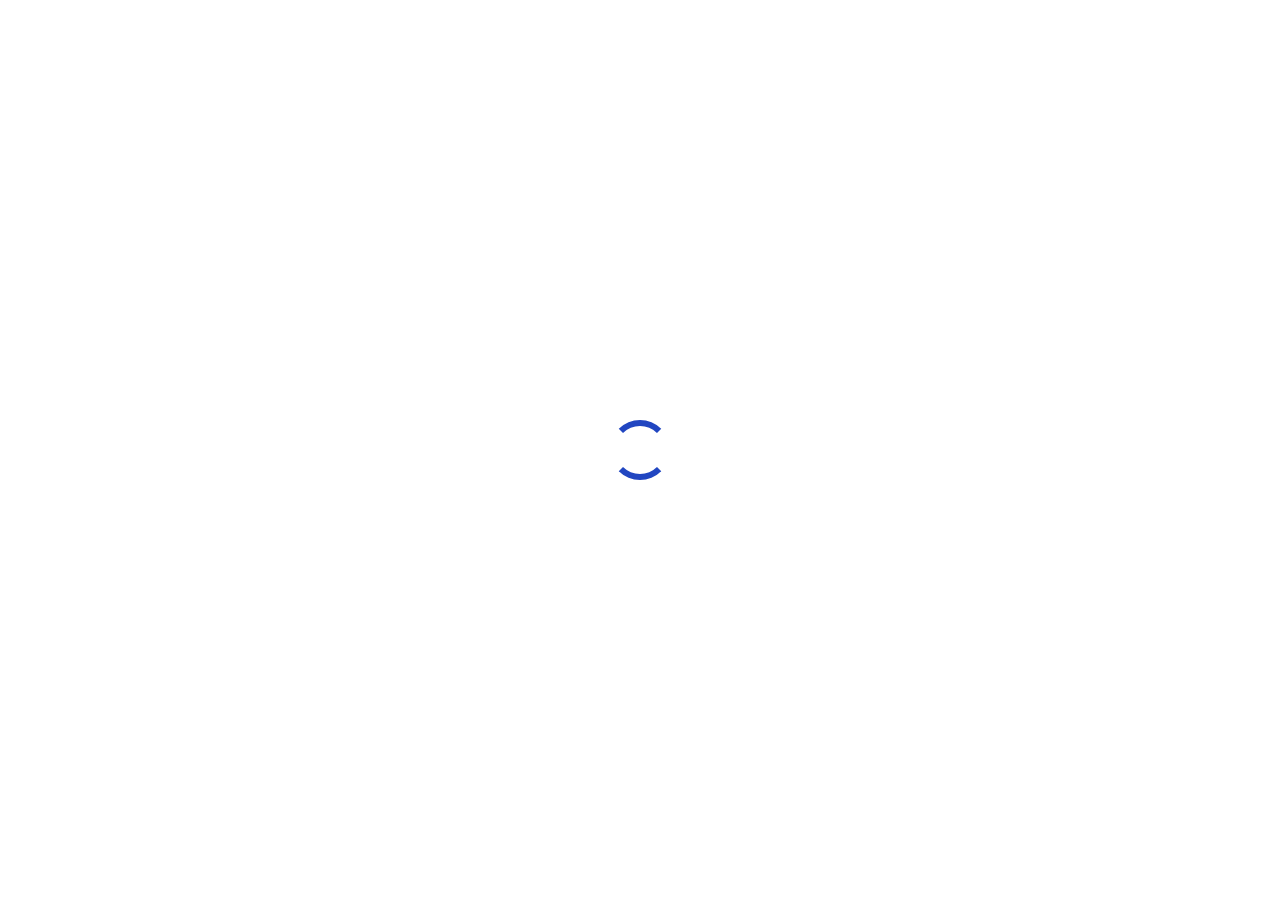
==== portfolio-details-(상세이미지1장)-글자위.html @ f65f6728 "Add files via upload" ====
<!DOCTYPE html>
<html lang="en">

<head>
  <meta charset="utf-8">
  <meta content="width=device-width, initial-scale=1.0" name="viewport">
  <meta name="author" content="곽슬기">
  <meta name="description" content="안녕하세요. 영상, 디자인 전문 디자이너 곽슬기입니다. .....">
  <meta name="keywords" content="포트폴리오, html, css, mj, sm, 영상, 디자인">
  <meta name="Roboto" content="noindex, nofollow">

  <title>곽슬기 포트폴리오</title>

  <!-- Favicons -->
  <link href="assets/img/favicon.png" rel="icon">
  <link href="assets/img/apple-touch-icon.png" rel="apple-touch-icon">

  <!-- Fonts -->
  <link href="https://fonts.googleapis.com" rel="preconnect">
  <link href="https://fonts.gstatic.com" rel="preconnect" crossorigin>
  <link href="https://fonts.googleapis.com/css2?family=Roboto:ital,wght@0,100;0,300;0,400;0,500;0,700;0,900;1,100;1,300;1,400;1,500;1,700;1,900&family=Poppins:ital,wght@0,100;0,200;0,300;0,400;0,500;0,600;0,700;0,800;0,900;1,100;1,200;1,300;1,400;1,500;1,600;1,700;1,800;1,900&family=Raleway:ital,wght@0,100;0,200;0,300;0,400;0,500;0,600;0,700;0,800;0,900;1,100;1,200;1,300;1,400;1,500;1,600;1,700;1,800;1,900&display=swap" rel="stylesheet">

  <!-- Vendor CSS Files -->
  <link href="assets/vendor/bootstrap/css/bootstrap.min.css" rel="stylesheet">
  <link href="assets/vendor/bootstrap-icons/bootstrap-icons.css" rel="stylesheet">
  <link href="assets/vendor/aos/aos.css" rel="stylesheet">
  <link href="assets/vendor/glightbox/css/glightbox.min.css" rel="stylesheet">
  <link href="assets/vendor/swiper/swiper-bundle.min.css" rel="stylesheet">

  <!-- Main CSS File -->
  <link href="assets/css/main.css" rel="stylesheet">

  <!-- =======================================================
  * Template Name: DevFolio
  * Template URL: https://bootstrapmade.com/devfolio-bootstrap-portfolio-html-template/
  * Updated: Aug 07 2024 with Bootstrap v5.3.3
  * Author: BootstrapMade.com
  * License: https://bootstrapmade.com/license/
  ======================================================== -->
</head>

<body class="portfolio-details-page">

  <header id="header" class="header d-flex align-items-center fixed-top">
    <div class="container-fluid position-relative d-flex align-items-center justify-content-between">

      <a href="index.html" class="logo d-flex align-items-center me-auto me-xl-0">
        <!-- Uncomment the line below if you also wish to use an image logo -->
        <!-- <img src="assets/img/logo.png" alt=""> -->
        <h1 class="coiny-regular-seul"> Doseul Kwak</h1>
      </a>

            <nav id="navmenu" class="navmenu">
        <ul>
          <li><a href="index.html#hero" class="active coiny-regular-seul">Home</a></li>
          <li><a href="index.html#about" class="coiny-regular-seul">About</a></li>
          <li><a href="index.html#resume" class="coiny-regular-seul">Resume</a></li>
          <li><a href="index.html#portfolio" class="coiny-regular-seul">Portfolio</a></li>
          <li><a href="index.html#contact" class="coiny-regular-seul">Contact</a></li>
        </ul>
        <i class="mobile-nav-toggle d-xl-none bi bi-view-list"></i>
      </nav>

      <!-- <nav id="navmenu" class="navmenu">
        <ul>
          <li><a href="#hero">Home<br></a></li>
          <li><a href="#about">About</a></li>
          <li><a href="#services">Services</a></li>
          <li><a href="#portfolio">Portfolio</a></li>
          <li class="dropdown"><a href="#"><span>Dropdown</span> <i class="bi bi-chevron-down toggle-dropdown"></i></a>
            <ul>
              <li><a href="#">Dropdown 1</a></li>
              <li class="dropdown"><a href="#"><span>Deep Dropdown</span> <i class="bi bi-chevron-down toggle-dropdown"></i></a>
                <ul>
                  <li><a href="#">Deep Dropdown 1</a></li>
                  <li><a href="#">Deep Dropdown 2</a></li>
                  <li><a href="#">Deep Dropdown 3</a></li>
                  <li><a href="#">Deep Dropdown 4</a></li>
                  <li><a href="#">Deep Dropdown 5</a></li>
                </ul>
              </li>
              <li><a href="#">Dropdown 2</a></li>
              <li><a href="#">Dropdown 3</a></li>
              <li><a href="#">Dropdown 4</a></li>
            </ul>
          </li>
          <li><a href="#contact">Contact</a></li>
        </ul>
        <i class="mobile-nav-toggle d-xl-none bi bi-list"></i>
      </nav> -->


            <div class="header-social-links">
        <!-- <a href="#" class="twitter"><i class="bi bi-twitter-x"></i></a> -->
        <!-- <a href="#" class="facebook"><i class="bi bi-facebook"></i></a> -->
        <a href="#" class="youtube"><i class="bi bi-youtube"></i></a>
        <a href="#" class="instagram"><i class="bi bi-instagram"></i></a>
        <!-- <a href="#" class="linkedin"><i class="bi bi-linkedin"></i></a> -->
        
      </div>

    </div>
  </header>

  <main class="main">

    <!-- Page Title -->
    <div class="page-title dark-background">
      <div class="container position-relative">
        <h1>Portfolio Details</h1>
        <p></p>
        <nav class="breadcrumbs">
          <ol>
            <li><a href="index.html">Home</a></li>
            <li class="current">Portfolio Details</li>
          </ol>
        </nav>
      </div>
    </div><!-- End Page Title -->

    <!-- Portfolio Details Section -->
    <section id="portfolio-details" class="portfolio-details section">

      <div class="container" data-aos="fade-up">
         <!--글자시작-->
        <div class="row justify-content-between gy-4 mt-4">

          <div class="col-lg-8" data-aos="fade-up">
            <div class="portfolio-description">
              <h2>UX/UI Design</h2>
              <p>
                MATE 새우 체크리스트 APP Design
              </p>
            </div>
          </div>

          <div class="col-lg-3" data-aos="fade-up" data-aos-delay="100">
            <div class="portfolio-info">
              <h3>Project information</h3>
              <ul>
                <li><strong>Category</strong> Web design</li>
                <!--
                <li><strong>Client</strong> ASU Company</li>
                <li><strong>Project date</strong> 01 March, 2020</li> 
                <li><strong>Project URL</strong> <a href="#">www.example.com</a></li>-->
                <li><a href="https://www.figma.com/design/ch6toVxUHmpi8bNz7fE15d/%EC%8A%A4%EB%A7%88%ED%8A%B8%EB%AC%B8%ED%99%94%EC%95%B1UX%EC%84%A4%EA%B3%84_%EA%B3%BD%EC%8A%AC%EA%B8%B0?node-id=1-2&p=f&t=bDSBjGzaz61EpbU4-0" class="btn-visit align-self-start"> figma Website</a></li>
              </ul>
            </div>
          </div>

        </div>
<!--글자끝--> 
       
        <!--그림 -->
        <div class="portfolio-details-slider swiper init-swiper">
          <script type="application/json" class="swiper-config">
            {
              "loop": true,
              "speed": 600,
              "autoplay": {
                "delay": 5000
              },
              "slidesPerView": "auto",
              "navigation": {
                "nextEl": ".swiper-button-next",
                "prevEl": ".swiper-button-prev"
              },
              "pagination": {
                "el": ".swiper-pagination",
                "type": "bullets",
                "clickable": true
              }
            }
          </script>
          <div class="swiper-wrapper align-items-center">

            <div class="swiper-slide">
              <img src="assets/img/portfolio/앱P.png" alt="">
            </div>
         
          
          </div>
          <div class="swiper-button-prev"></div>
          <div class="swiper-button-next"></div>
          <div class="swiper-pagination"></div>
        </div>

       <!--그림끝-->
       
      
      </div>

    </section><!-- /Portfolio Details Section -->

  </main>

   <footer id="footer" class="footer position-relative dark-background">
    <div class="container">
      
      
      <div class="container">
        <div class="copyright">
          <span>Copyright</span> <strong class="px-1 sitename">Seulgi Kwak</strong> <span>All Rights Reserved</span>
        </div>
        <div class="credits">
        
          Designed by | Seulgi Kwak</a>
        </div>
      </div>
    </div>
  </footer>

  <!-- Scroll Top -->
  <a href="#" id="scroll-top" class="scroll-top d-flex align-items-center justify-content-center"><i class="bi bi-arrow-bar-up"></i></a>

  <!-- Preloader -->
  <div id="preloader"></div>

  <!-- Vendor JS Files -->
  <script src="assets/vendor/bootstrap/js/bootstrap.bundle.min.js"></script>
  <script src="assets/vendor/php-email-form/validate.js"></script>
  <script src="assets/vendor/aos/aos.js"></script>
  <script src="assets/vendor/typed.js/typed.umd.js"></script>
  <script src="assets/vendor/waypoints/noframework.waypoints.js"></script>
  <script src="assets/vendor/purecounter/purecounter_vanilla.js"></script>
  <script src="assets/vendor/glightbox/js/glightbox.min.js"></script>
  <script src="assets/vendor/imagesloaded/imagesloaded.pkgd.min.js"></script>
  <script src="assets/vendor/isotope-layout/isotope.pkgd.min.js"></script>
  <script src="assets/vendor/swiper/swiper-bundle.min.js"></script>

  <!-- Main JS File -->
  <script src="assets/js/main.js"></script>

</body>

</html>
---- assets/css/main.css ----
/* Fonts */


@import url('https://fonts.googleapis.com/css2?family=Coiny&display=swap');

.coiny-regular-seul {
  font-family: "Coiny", system-ui;
  font-weight: 400;
  font-style: normal;
}



:root {
  --default-font: "Roboto",  system-ui, -apple-system, "Segoe UI", Roboto, "Helvetica Neue", Arial, "Noto Sans", "Liberation Sans", sans-serif, "Apple Color Emoji", "Segoe UI Emoji", "Segoe UI Symbol", "Noto Color Emoji";
  --heading-font: "Domine",  sans-serif;
  --nav-font: "Quicksand",  sans-serif;
}

/* Global Colors - The following color variables are used throughout the website. Updating them here will change the color scheme of the entire website */
:root { 
  --background-color: #ffffff; /* Background color for the entire website, including individual sections */
  --default-color: #444444; /* Default color used for the majority of the text content across the entire website */
  --heading-color-doseul: #1c7cd1;
  --heading-color: #3b434a; /* Color for headings, subheadings and title throughout the website */
  --accent-color-doseul: #2146c1;
  --accent-color: #ffbb27; /* Accent color that represents your brand on the website. It's used for buttons, links, and other elements that need to stand out */
  --surface-color: #ffffff; /* The surface color is used as a background of boxed elements within sections, such as cards, icon boxes, or other elements that require a visual separation from the global background. */
  --contrast-color-doseul: #ffffff;
  --contrast-color: #000000; /* Contrast color for text, ensuring readability against backgrounds of accent, heading, or default colors. */
}

/* Nav Menu Colors - The following color variables are used specifically for the navigation menu. They are separate from the global colors to allow for more customization options */
:root {
  --nav-color-doseul: #599ff0;
  --nav-color: #ffffff;  /* The default color of the main navmenu links */
  --nav-hover-color-doseul: #27a9ff;
  --nav-hover-color: #ffbb27; /* Applied to main navmenu links when they are hovered over or active */
  --nav-mobile-background-color: #ffffff; /* Used as the background color for mobile navigation menu */
  --nav-dropdown-background-color: #ffffff; /* Used as the background color for dropdown items that appear when hovering over primary navigation items */
  --nav-dropdown-color: #444444; /* Used for navigation links of the dropdown items in the navigation menu. */
  --nav-dropdown-hover-color: #2146c1; /* Similar to --nav-hover-color, this color is applied to dropdown navigation links when they are hovered over. */
}

/* Color Presets - These classes override global colors when applied to any section or element, providing reuse of the sam color scheme. */

.light-background {
  --background-color: #f9f9f9;
  --surface-color: #ffffff;
}

.dark-background {
  --background-color: #060606;
  --default-color: #ffffff;
  --heading-color: #ffffff;
  --surface-color: #252525;
  --contrast-color: #ffffff;
}

/* Smooth scroll */
:root {
  scroll-behavior: smooth;
}

/*--------------------------------------------------------------
# General Styling & Shared Classes
--------------------------------------------------------------*/
body {
  color: var(--default-color);
  background-color: var(--background-color);
  font-family: var(--default-font);
}

a {
  color: var(--accent-color-doseul);
  text-decoration: none;
  transition: 0.3s;
}

a:hover {
  color: color-mix(in srgb, var(--accent-color-doseul), transparent 25%);
  text-decoration: none;
}

h1,
h2,
h3,
h4,
h5,
h6 {
  color: var(--heading-color);
  font-family: var(--heading-font);
}

/* PHP Email Form Messages
------------------------------*/
.php-email-form .error-message {
  display: none;
  background: #df1529;
  color: #ffffff;
  text-align: left;
  padding: 15px;
  margin-bottom: 24px;
  font-weight: 600;
}

.php-email-form .sent-message {
  display: none;
  color: #ffffff;
  background: #059652;
  text-align: center;
  padding: 15px;
  margin-bottom: 24px;
  font-weight: 600;
}

.php-email-form .loading {
  display: none;
  background: var(--surface-color);
  text-align: center;
  padding: 15px;
  margin-bottom: 24px;
}

.php-email-form .loading:before {
  content: "";
  display: inline-block;
  border-radius: 50%;
  width: 24px;
  height: 24px;
  margin: 0 10px -6px 0;
  border: 3px solid var(--accent-color);
  border-top-color: var(--surface-color);
  animation: php-email-form-loading 1s linear infinite;
}

@keyframes php-email-form-loading {
  0% {
    transform: rotate(0deg);
  }

  100% {
    transform: rotate(360deg);
  }
}

/*--------------------------------------------------------------
# Global Header
--------------------------------------------------------------*/
.header {
  --background-color: rgba(0, 0, 0, 0);
  --default-color: #ffffff;
  --heading-color: #ffffff;
  color: var(--default-color);
  background-color: var(--background-color);
  padding: 20px 0;
  transition: all 0.5s;
  z-index: 1000;
}

.header .logo {
  line-height: 1;
}

.header .logo img {
  max-height: 36px;
  margin-right: 15px;
}

.header .logo h1 {
  font-size: 30px;
  margin: 0;
  font-weight: 700;
  color: var(--heading-color-doseul);
}

.header .header-social-links {
  padding-right: 15px;
}

.header .header-social-links a {
  color: color-mix(in srgb, var(--default-color), transparent 40%);
  padding-left: 6px;
  display: inline-block;
  transition: 0.3s;
  font-size: 16px;
}

.header .header-social-links a:hover {
  color: var(--accent-color-doseul);
}

.header .header-social-links a i {
  line-height: 0px;
}

@media (max-width: 1200px) {
  .header .logo {
    order: 1;
  }

  .header .header-social-links {
    order: 2;
  }

  .header .navmenu {
    order: 3;
  }
}

.scrolled .header {
  box-shadow: 0px 0 18px rgba(0, 0, 0, 0.1);
  padding: 12px 0;
}

/* Global Header on Scroll
------------------------------*/
.scrolled .header {
  --background-color: rgba(0, 0, 0, 0.8);
}

/*--------------------------------------------------------------
# Navigation Menu
--------------------------------------------------------------*/
/* Navmenu - Desktop */
@media (min-width: 1200px) {
  .navmenu {
    padding: 0;
  }

  .navmenu ul {
    margin: 0;
    padding: 0;
    display: flex;
    list-style: none;
    align-items: center;
  }

  .navmenu li {
    position: relative;
  }

  .navmenu a,
  .navmenu a:focus {
    color: var(--nav-color);
    padding: 18px 15px;
    font-size: 18px;
    text-transform: uppercase;
    /* font-family: var(--nav-font); */
    font-weight: 400;
    display: flex;
    align-items: center;
    justify-content: space-between;
    white-space: nowrap;
    transition: 0.3s;
  }

  .navmenu a i,
  .navmenu a:focus i {
    font-size: 12px;
    line-height: 0;
    margin-left: 5px;
    transition: 0.3s;
  }

  .navmenu li:last-child a {
    padding-right: 0;
  }

  .navmenu li:hover>a,
  .navmenu .active,
  .navmenu .active:focus {
    color: var(--nav-hover-color-doseul);
  }

  .navmenu .dropdown ul {
    margin: 0;
    padding: 10px 0;
    background: var(--nav-dropdown-background-color);
    display: block;
    position: absolute;
    visibility: hidden;
    left: 14px;
    top: 130%;
    opacity: 0;
    transition: 0.3s;
    border-radius: 4px;
    z-index: 99;
    box-shadow: 0px 0px 30px rgba(0, 0, 0, 0.1);
  }

  .navmenu .dropdown ul li {
    min-width: 200px;
  }

  .navmenu .dropdown ul a {
    padding: 10px 20px;
    font-size: 15px;
    text-transform: none;
    color: var(--nav-dropdown-color);
  }

  .navmenu .dropdown ul a i {
    font-size: 12px;
  }

  .navmenu .dropdown ul a:hover,
  .navmenu .dropdown ul .active:hover,
  .navmenu .dropdown ul li:hover>a {
    color: var(--nav-dropdown-hover-color);
  }

  .navmenu .dropdown:hover>ul {
    opacity: 1;
    top: 100%;
    visibility: visible;
  }

  .navmenu .dropdown .dropdown ul {
    top: 0;
    left: -90%;
    visibility: hidden;
  }

  .navmenu .dropdown .dropdown:hover>ul {
    opacity: 1;
    top: 0;
    left: -100%;
    visibility: visible;
  }
}

/* Navmenu - Mobile */
@media (max-width: 1199px) {
  .mobile-nav-toggle {
    color: var(--nav-color-doseul);
    font-size: 28px;
    line-height: 0;
    margin-right: 10px;
    cursor: pointer;
    transition: color 0.3s;
  }

  .navmenu {
    padding: 0;
    z-index: 9997;
  }

  .navmenu ul {
    display: none;
    list-style: none;
    position: absolute;
    inset: 60px 20px 20px 20px;
    padding: 10px 0;
    margin: 0;
    border-radius: 6px;
    background-color: var(--nav-mobile-background-color);
    overflow-y: auto;
    transition: 0.3s;
    z-index: 9998;
    box-shadow: 0px 0px 30px rgba(0, 0, 0, 0.1);
  }

  .navmenu a,
  .navmenu a:focus {
    color: var(--nav-dropdown-color);
    padding: 10px 20px;
    font-family: var(--nav-font);
    font-size: 17px;
    font-weight: 500;
    display: flex;
    align-items: center;
    justify-content: space-between;
    white-space: nowrap;
    transition: 0.3s;
  }

  .navmenu a i,
  .navmenu a:focus i {
    font-size: 12px;
    line-height: 0;
    margin-left: 5px;
    width: 30px;
    height: 30px;
    display: flex;
    align-items: center;
    justify-content: center;
    border-radius: 50%;
    transition: 0.3s;
    background-color: color-mix(in srgb, var(--accent-color-doseul), transparent 90%);
  }

  .navmenu a i:hover,
  .navmenu a:focus i:hover {
    background-color: var(--accent-color-doseul);
    color: var(--contrast-color);
  }

  .navmenu a:hover,
  .navmenu .active,
  .navmenu .active:focus {
    color: var(--nav-dropdown-hover-color);
  }

  .navmenu .active i,
  .navmenu .active:focus i {
    background-color: var(--accent-color-doseul);
    color: var(--contrast-color);
    transform: rotate(180deg);
  }

  .navmenu .dropdown ul {
    position: static;
    display: none;
    z-index: 99;
    padding: 10px 0;
    margin: 10px 20px;
    background-color: var(--nav-dropdown-background-color);
    border: 1px solid color-mix(in srgb, var(--default-color), transparent 90%);
    box-shadow: none;
    transition: all 0.5s ease-in-out;
  }

  .navmenu .dropdown ul ul {
    background-color: rgba(33, 37, 41, 0.1);
  }

  .navmenu .dropdown>.dropdown-active {
    display: block;
    background-color: rgba(33, 37, 41, 0.03);
  }

  .mobile-nav-active {
    overflow: hidden;
  }

  .mobile-nav-active .mobile-nav-toggle {
    color: #fff;
    position: absolute;
    font-size: 32px;
    top: 15px;
    right: 15px;
    margin-right: 0;
    z-index: 9999;
  }

  .mobile-nav-active .navmenu {
    position: fixed;
    overflow: hidden;
    inset: 0;
    background: rgba(33, 37, 41, 0.8);
    transition: 0.3s;
  }

  .mobile-nav-active .navmenu>ul {
    display: block;
  }
}

/*--------------------------------------------------------------
# Global Footer
--------------------------------------------------------------*/
.footer {
  color: var(--default-color);
  background-color: var(--background-color);
  font-size: 14px;
  text-align: center;
  padding: 30px 0;
  position: relative;
}

.footer h3 {
  font-size: 36px;
  font-weight: 700;
  position: relative;
  padding: 0;
  margin: 0 0 15px 0;
}

.footer p {
  font-size: 15;
  font-style: italic;
  padding: 0;
  margin: 0 0 30px 0;
}

.footer .social-links {
  margin: 0 0 30px 0;
}

.footer .social-links a {
  font-size: 16px;
  display: flex;
  align-items: center;
  justify-content: center;
  background: var(--accent-color);
  color: var(--contrast-color);
  line-height: 1;
  margin: 0 4px;
  border-radius: 50%;
  text-align: center;
  width: 36px;
  height: 36px;
  transition: 0.3s;
}

.footer .social-links a:hover {
  background: color-mix(in srgb, var(--accent-color), transparent 20%);
  text-decoration: none;
}

.footer .copyright {
  padding-top: 25px;
  border-top: 1px solid color-mix(in srgb, var(--default-color), transparent 90%);
}

.footer .credits {
  font-size: 13px;
  padding-top: 5px;
}

/*--------------------------------------------------------------
# Preloader
--------------------------------------------------------------*/
#preloader {
  position: fixed;
  inset: 0;
  z-index: 999999;
  overflow: hidden;
  background: var(--background-color);
  transition: all 0.6s ease-out;
}

#preloader:before {
  content: "";
  position: fixed;
  top: calc(50% - 30px);
  left: calc(50% - 30px);
  border: 6px solid #ffffff;
  border-color: var(--accent-color-doseul) transparent var(--accent-color-doseul) transparent;
  border-radius: 50%;
  width: 60px;
  height: 60px;
  animation: animate-preloader 1.5s linear infinite;
}

@keyframes animate-preloader {
  0% {
    transform: rotate(0deg);
  }

  100% {
    transform: rotate(360deg);
  }
}

/*--------------------------------------------------------------
# Scroll Top Button
--------------------------------------------------------------*/
.scroll-top {
  position: fixed;
  visibility: hidden;
  opacity: 0;
  right: 15px;
  bottom: -15px;
  z-index: 99999;
  background-color: var(--accent-color-doseul);
  width: 44px;
  height: 44px;
  border-radius: 50px;
  transition: all 0.4s;
}

.scroll-top i {
  font-size: 24px;
  color: var(--contrast-color);
  line-height: 0;
}

.scroll-top:hover {
  background-color: color-mix(in srgb, var(--accent-color-doseul), transparent 20%);
  color: var(--contrast-color);
}

.scroll-top.active {
  visibility: visible;
  opacity: 1;
  bottom: 15px;
}

/*--------------------------------------------------------------
# Disable aos animation delay on mobile devices
--------------------------------------------------------------*/
@media screen and (max-width: 768px) {
  [data-aos-delay] {
    transition-delay: 0 !important;
  }
}

/*--------------------------------------------------------------
# Global Page Titles & Breadcrumbs
--------------------------------------------------------------*/
.page-title {
  color: var(--default-color);
  background-color: var(--background-color);
  background-size: cover;
  background-position: center;
  background-repeat: no-repeat;
  padding: 160px 0 80px 0;
  text-align: center;
  position: relative;
}

.page-title h1 {
  font-size: 42px;
  font-weight: 700;
  margin-bottom: 10px;
}

.page-title .breadcrumbs ol {
  display: flex;
  flex-wrap: wrap;
  list-style: none;
  justify-content: center;
  padding: 0;
  margin: 0;
  font-size: 16px;
  font-weight: 400;
}

.page-title .breadcrumbs ol li+li {
  padding-left: 10px;
}

.page-title .breadcrumbs ol li+li::before {
  content: "/";
  display: inline-block;
  padding-right: 10px;
  color: color-mix(in srgb, var(--default-color), transparent 50%);
}

/*--------------------------------------------------------------
# Global Sections
--------------------------------------------------------------*/
section,
.section {
  color: var(--default-color);
  background-color: var(--background-color);
  padding: 60px 0;
  scroll-margin-top: 80px;
  overflow: clip;
}

@media (max-width: 1199px) {

  section,
  .section {
    scroll-margin-top: 60px;
  }
}

/*--------------------------------------------------------------
# Global Section Titles
--------------------------------------------------------------*/
.section-title {
  text-align: center;
  padding: 30px 0;
  margin-bottom: 30px;
  position: relative;
}

.section-title h2 {
  font-size: 32px;
  font-weight: 700;
  text-transform: uppercase;
  margin-bottom: 20px;
  padding-bottom: 0;
  position: relative;
  z-index: 2;
}

.section-title span {
  position: absolute;
  top: 4px;
  color: color-mix(in srgb, var(--heading-color-doseul), transparent 95%);
  left: 0;
  right: 0;
  z-index: 1;
  font-weight: 700;
  font-size: 50px;
  text-transform: uppercase;
  line-height: 1;
}

.section-title p {
  margin-bottom: 0;
  position: relative;
  z-index: 2;
}

@media (max-width: 575px) {
  .section-title h2 {
    font-size: 28px;
    margin-bottom: 15px;
  }

  .section-title span {
    font-size: 38px;
  }
}

/*--------------------------------------------------------------
# Hero Section
--------------------------------------------------------------*/
.hero {
  width: 100%;
  min-height: 100vh;
  position: relative;
  padding: 120px 0 60px 0;
  display: flex;
  align-items: center;
  justify-content: center;
  background-size: contain;
}

.hero:before {
  content: "";
  background: color-mix(in srgb, var(--background-color), transparent 30%);
  position: absolute;
  inset: 0;
  z-index: 2;
}

.hero img {
  position: absolute;
  inset: 0;
  display: block;
  width: 100%;
  height: 100%;
  object-fit: cover;
  z-index: 1;
}

.hero .container {
  position: relative;
  z-index: 3;
}

.hero h2 {
  margin: 0;
  font-size: 50px;
  font-weight: 800;
  line-height: 56px;
}

.hero p {
  color: color-mix(in srgb, var(--default-color), transparent 20%);
  margin: 20px 0 0 0;
  font-size: 16px;
  font-weight: 500;
  letter-spacing: 1px;
}

@media (max-width: 640px) {
  .hero h1 {
    font-size: 30px;
    line-height: 36px;
  }
}

.hero .btn-scroll {
  transition: 0.4s;
  color: color-mix(in srgb, var(--default-color), transparent 60%);
  display: block;
  margin-top: 30px;
  animation: btn-up-down 1s ease-in-out infinite alternate-reverse both;
}

.hero .btn-scroll i {
  font-size: 48px;
}

.hero .btn-scroll:hover {
  color: var(--accent-color-doseul);
}

@keyframes btn-up-down {
  0% {
    transform: translateY(5px);
  }

  100% {
    transform: translateY(-5px);
  }
}

/*--------------------------------------------------------------
# About Section
--------------------------------------------------------------*/
.about .content h2 {
  font-weight: 700;
  font-size: 24px;
}

.about .content ul {
  list-style: none;
  padding: 0;
}

.about .content ul li {
  margin-bottom: 26px;
  display: flex;
  align-items: center;
}

.about .content ul strong {
  margin-right: 10px;
}

.about .content ul i {
  font-size: 16px;
  margin-right: 5px;
  color: var(--accent-color-doseul);
  line-height: 0;
}

/*--------------------------------------------------------------
# Resume Section
--------------------------------------------------------------*/
.resume .resume-title {
  color: var(--heading-color-doseul);
  font-size: 26px;
  font-weight: 700;
  margin-top: 20px;
  margin-bottom: 20px;
}

.resume .resume-item {
  padding: 0 0 20px 20px;
  margin-top: -2px;
  border-left: 2px solid var(--accent-color-doseul);
  position: relative;
}

.resume .resume-item h4 {
  line-height: 18px;
  font-size: 18px;
  font-weight: 600;
  text-transform: uppercase;
  color: color-mix(in srgb, var(--default-color), transparent 20%);
  margin-bottom: 10px;
}

.resume .resume-item h5 {
  font-size: 16px;
  padding: 5px 15px;
  display: inline-block;
  font-weight: 600;
  margin-bottom: 10px;
}

.resume .resume-item ul {
  padding-left: 20px;
}

.resume .resume-item ul li {
  padding-bottom: 10px;
}

.resume .resume-item:last-child {
  padding-bottom: 0;
}

.resume .resume-item::before {
  content: "";
  position: absolute;
  width: 16px;
  height: 14  6px;
  border-radius: 50px;
  left: -9px;
  top: 0;
  background: var(--background-color);
  border: 2px solid var(--accent-color-doseul);
}

/*--------------------------------------------------------------
# Services Section
--------------------------------------------------------------*/
.services .service-item {
  background-color: var(--surface-color);
  box-shadow: 0px 0 25px 0 rgba(0, 0, 0, 0.1);
  padding: 50px 30px;
  transition: all 0.3s ease-in-out;
  height: 100%;
  position: relative;
  z-index: 1;
}

.services .service-item:before {
  content: "";
  position: absolute;
  background: var(--accent-color-doseul);
  inset: 100% 0 0 0;
  transition: all 0.3s;
  z-index: -1;
}

.services .service-item .icon {
  margin-bottom: 10px;
}

.services .service-item .icon i {
  color: var(--accent-color-doseul);
  font-size: 36px;
  transition: ease-in-out 0.3s;
}

.services .service-item h4 {
  font-weight: 700;
  margin-bottom: 15px;
  font-size: 20px;
}

.services .service-item h4 a {
  color: var(--heading-color);
  transition: ease-in-out 0.3s;
}

.services .service-item p {
  line-height: 24px;
  font-size: 14px;
  margin-bottom: 0;
  transition: ease-in-out 0.3s;
}

.services .service-item:hover h4 a,
.services .service-item:hover .icon i,
.services .service-item:hover p {
  color: var(--contrast-color);
}

.services .service-item:hover:before {
  background: var(--accent-color-doseul);
  inset: 0;
  border-radius: 0px;
}

/*--------------------------------------------------------------
# Testimonials Section
--------------------------------------------------------------*/
.testimonials {
  padding: 80px 0;
  position: relative;
}

.testimonials:before {
  content: "";
  background: color-mix(in srgb, var(--background-color), transparent 30%);
  position: absolute;
  inset: 0;
  z-index: 2;
}

.testimonials .testimonials-bg {
  position: absolute;
  inset: 0;
  display: block;
  width: 100%;
  height: 100%;
  object-fit: cover;
  z-index: 1;
}

.testimonials .container {
  position: relative;
  z-index: 3;
}

.testimonials .testimonials-carousel,
.testimonials .testimonials-slider {
  overflow: hidden;
}

.testimonials .testimonial-item {
  text-align: center;
}

.testimonials .testimonial-item .testimonial-img {
  width: 100px;
  border-radius: 50%;
  border: 6px solid color-mix(in srgb, var(--default-color), transparent 85%);
  margin: 0 auto;
}

.testimonials .testimonial-item h3 {
  font-size: 20px;
  font-weight: bold;
  margin: 10px 0 5px 0;
}

.testimonials .testimonial-item h4 {
  font-size: 14px;
  margin: 0 0 15px 0;
  color: color-mix(in srgb, var(--default-color), transparent 40%);
}

.testimonials .testimonial-item .stars {
  margin-bottom: 15px;
}

.testimonials .testimonial-item .stars i {
  color: #ffc107;
  margin: 0 1px;
}

.testimonials .testimonial-item .quote-icon-left,
.testimonials .testimonial-item .quote-icon-right {
  color: color-mix(in srgb, var(--default-color), transparent 40%);
  font-size: 26px;
  line-height: 0;
}

.testimonials .testimonial-item .quote-icon-left {
  display: inline-block;
  left: -5px;
  position: relative;
}

.testimonials .testimonial-item .quote-icon-right {
  display: inline-block;
  right: -5px;
  position: relative;
  top: 10px;
  transform: scale(-1, -1);
}

.testimonials .testimonial-item p {
  font-style: italic;
  margin: 0 auto 15px auto;
}

.testimonials .swiper-wrapper {
  height: auto;
}

.testimonials .swiper-pagination {
  margin-top: 20px;
  position: relative;
}

.testimonials .swiper-pagination .swiper-pagination-bullet {
  width: 12px;
  height: 12px;
  background-color: color-mix(in srgb, var(--default-color), transparent 50%);
  opacity: 0.5;
}

.testimonials .swiper-pagination .swiper-pagination-bullet-active {
  background-color: var(--default-color);
  opacity: 1;
}

@media (min-width: 992px) {
  .testimonials .testimonial-item p {
    width: 80%;
  }
}

/*--------------------------------------------------------------
# Portfolio Section
--------------------------------------------------------------*/
.portfolio .portfolio-filters {
  padding: 0;
  margin: 0 auto 20px auto;
  list-style: none;
  text-align: center;
}

.portfolio .portfolio-filters li {
  cursor: pointer;
  display: inline-block;
  padding: 0;
  font-size: 20px;
  font-weight: 400;
  margin: 0 10px;
  line-height: 1;
  margin-bottom: 20px;
  transition: all 0.3s ease-in-out;
}

.portfolio .portfolio-filters li:hover,
.portfolio .portfolio-filters li.filter-active {
  color: var(--accent-color-doseul);
}

.portfolio .portfolio-filters li:first-child {
  margin-left: 0;
}

.portfolio .portfolio-filters li:last-child {
  margin-right: 0;
}

@media (max-width: 575px) {
  .portfolio .portfolio-filters li {
    font-size: 14px;
    margin: 0 5px;
  }
}

.portfolio .portfolio-item {
  position: relative;
}

.portfolio .portfolio-item .portfolio-info {
  opacity: 0;
  position: absolute;
  left: 30px;
  right: 30px;
  bottom: 0;
  z-index: 3;
  transition: all ease-in-out 0.3s;
  background: color-mix(in srgb, var(--background-color), transparent 10%);
  padding: 15px;
  border-radius: 10px;
}

.portfolio .portfolio-item .portfolio-info h4 {
  font-size: 18px;
  font-weight: 600;
  padding-right: 50px;
}

.portfolio .portfolio-item .portfolio-info p {
  color: color-mix(in srgb, var(--default-color), transparent 30%);
  font-size: 14px;
  margin-bottom: 0;
  padding-right: 50px;
}

.portfolio .portfolio-item .portfolio-info .preview-link,
.portfolio .portfolio-item .portfolio-info .details-link {
  position: absolute;
  right: 15px;
  font-size: 24px;
  top: calc(50% - 14px);
  color: color-mix(in srgb, var(--default-color), transparent 30%);
  transition: 0.3s;
  line-height: 0;
}

.portfolio .portfolio-item .portfolio-info .preview-link:hover,
.portfolio .portfolio-item .portfolio-info .details-link:hover {
  color: var(--accent-color-doseul);
}

.portfolio .portfolio-item .portfolio-info .details-link {
  right: 14px;
  font-size: 28px;
}

.portfolio .portfolio-item:hover .portfolio-info {
  opacity: 1;
  bottom: 20px;
}


/*--------------------------------------------------------------
# Pricing Section
--------------------------------------------------------------*/
.pricing .pricing-item {
  background-color: var(--surface-color);
  box-shadow: 0px 5px 90px rgba(0, 0, 0, 0.1);
  padding: 40px 20px;
  text-align: center;
  border-radius: 8px;
  position: relative;
  overflow: hidden;
}

.pricing .pricing-item h3 {
  padding: 15px;
  margin-top: 15px;
  font-size: 18px;
  font-weight: 600;
}

.pricing .pricing-item h4 {
  color: var(--accent-color);
  font-size: 42px;
  font-family: var(--default-font);
  font-weight: 500;
}

.pricing .pricing-item h4 sup {
  font-size: 20px;
  top: -15px;
  left: -3px;
}

.pricing .pricing-item h4 span {
  color: color-mix(in srgb, var(--default-color), transparent 40%);
  font-size: 16px;
  font-weight: 300;
}

.pricing .pricing-item ul {
  padding: 20px 0;
  list-style: none;
  text-align: center;
  line-height: 20px;
  font-size: 14px;
}

.pricing .pricing-item ul li {
  padding-bottom: 16px;
}

.pricing .pricing-item ul .na {
  color: color-mix(in srgb, var(--default-color), transparent 60%);
  text-decoration: line-through;
}

.pricing .pricing-item .btn-wrap {
  padding: 15px;
  text-align: center;
}

.pricing .pricing-item .btn-buy {
  color: var(--accent-color);
  background-color: transparent;
  border: 2px solid var(--accent-color);
  display: inline-block;
  padding: 10px 40px 12px 40px;
  border-radius: 50px;
  font-size: 14px;
  font-family: var(--heading-font);
  font-weight: 600;
  transition: 0.3s;
}

.pricing .pricing-item .btn-buy:hover {
  background: var(--accent-color);
  color: var(--contrast-color);
}

.pricing .recommended .btn-buy {
  background: var(--accent-color);
  color: var(--contrast-color);
}

.pricing .recommended .btn-buy:hover {
  background: color-mix(in srgb, var(--accent-color), transparent 20%);
  border-color: color-mix(in srgb, var(--accent-color), transparent 20%);
}

.pricing .recommended-badge {
  position: absolute;
  top: 20px;
  left: 50%;
  transform: translateX(-50%);
  z-index: 1;
  font-size: 13px;
  padding: 3px 25px 6px 25px;
  background: color-mix(in srgb, var(--accent-color), transparent 92%);
  color: var(--accent-color);
  border-radius: 50px;
}

/*--------------------------------------------------------------
# Pricing 2 Section
--------------------------------------------------------------*/
.pricing-2 .pricing-item {
  border-bottom: 1px dashed color-mix(in srgb, var(--default-color), transparent 60%);
  width: 100%;
  height: 100%;
  padding: 0 0 15px 0;
}

.pricing-2 .pricing-item h3 {
  margin: 0;
  font-size: 20px;
  font-weight: 600;
}

.pricing-2 .pricing-item h4 {
  margin: 0;
  font-size: 18px;
  color: var(--accent-color);
}

/*--------------------------------------------------------------
# Gallery Section
--------------------------------------------------------------*/
.gallery .gallery-item {
  overflow: hidden;
  border-right: 3px solid var(--background-color);
  border-bottom: 3px solid var(--background-color);
}

.gallery .gallery-item img {
  transition: all ease-in-out 0.4s;
}

.gallery .gallery-item:hover img {
  transform: scale(1.1);
}

/*--------------------------------------------------------------
# Contact Section
--------------------------------------------------------------*/
.contact .info-item i {
  font-size: 20px;
  color: var(--accent-color);
  font-size: 36px;
  display: flex;
  justify-content: center;
  align-items: center;
  border-radius: 4px;
  transition: all 0.3s ease-in-out;
}

.contact .info-item h3 {
  font-size: 24px;
  font-weight: 700;
  margin: 20px 0;
}

.contact .info-item p {
  padding: 0;
  margin-bottom: 0;
  font-size: 14px;
}

@media (min-width: 992px) {
  .contact .info-item.info-item-borders {
    border-left: 1px solid color-mix(in srgb, var(--default-color), transparent 85%);
    border-right: 1px solid color-mix(in srgb, var(--default-color), transparent 85%);
  }
}

.contact .php-email-form {
  box-shadow: 0px 0px 20px rgba(0, 0, 0, 0.1);
  padding: 30px;
  margin-top: 30px;
}

@media (max-width: 575px) {
  .contact .php-email-form {
    padding: 20px;
  }
}

.contact .php-email-form input[type=text],
.contact .php-email-form input[type=email],
.contact .php-email-form textarea {
  font-size: 14px;
  padding: 10px 15px;
  box-shadow: none;
  border-radius: 0;
  color: var(--default-color);
  background-color: color-mix(in srgb, var(--background-color), transparent 50%);
  border-color: color-mix(in srgb, var(--default-color), transparent 80%);
}

.contact .php-email-form input[type=text]:focus,
.contact .php-email-form input[type=email]:focus,
.contact .php-email-form textarea:focus {
  border-color: var(--accent-color-doseul);
}

.contact .php-email-form input[type=text]::placeholder,
.contact .php-email-form input[type=email]::placeholder,
.contact .php-email-form textarea::placeholder {
  color: color-mix(in srgb, var(--default-color), transparent 70%);
}

.contact .php-email-form button[type=submit] {
  color: var(--contrast-color-doseul);
  background: var(--accent-color-doseul);
  border: 0;
  padding: 10px 30px;
  transition: 0.4s;
  border-radius: 50px;
}

.contact .php-email-form button[type=submit]:hover {
  background: color-mix(in srgb, var(--accent-color-doseul), transparent 20%);
}


.contact .php-email-form button[type=reset] {
  color: var(--contrast-color-doseul);
  background: var(--accent-color-doseul);
  border: 0;
  padding: 10px 30px;
  transition: 0.4s;
  border-radius: 50px;
}

.contact .php-email-form button[type=reset]:hover {
  background: color-mix(in srgb, var(--accent-color-doseul), transparent 20%);
}

/*--------------------------------------------------------------
# Portfolio Details Section
--------------------------------------------------------------*/
.portfolio-details .portfolio-details-slider img {
  width: 100%;
}

.portfolio-details .portfolio-details-slider .swiper-pagination {
  margin-top: 20px;
  position: relative;
}

.portfolio-details .portfolio-details-slider .swiper-pagination .swiper-pagination-bullet {
  width: 12px;
  height: 12px;
  background-color: color-mix(in srgb, var(--default-color), transparent 85%);
  opacity: 1;
}

.portfolio-details .portfolio-details-slider .swiper-pagination .swiper-pagination-bullet-active {
  background-color: var(--accent-color);
}

.portfolio-details .portfolio-info {
  background-color: var(--surface-color);
  padding: 30px;
  box-shadow: 0px 0 30px rgba(0, 0, 0, 0.1);
}

.portfolio-details .portfolio-info h3 {
  font-size: 22px;
  font-weight: 700;
  margin-bottom: 20px;
  padding-bottom: 20px;
  border-bottom: 1px solid color-mix(in srgb, var(--default-color), transparent 85%);
}

.portfolio-details .portfolio-info ul {
  list-style: none;
  padding: 0;
  font-size: 15px;
}

.portfolio-details .portfolio-info ul li+li {
  margin-top: 10px;
}

.portfolio-details .portfolio-description {
  padding-top: 30px;
}

.portfolio-details .portfolio-description h2 {
  font-size: 26px;
  font-weight: 700;
  margin-bottom: 20px;
}

.portfolio-details .portfolio-description p {
  padding: 0;
  color: color-mix(in srgb, var(--default-color), transparent 30%);
}

/*--------------------------------------------------------------
# Service Details Section
--------------------------------------------------------------*/
.service-details .services-list {
  background-color: var(--surface-color);
  padding: 10px 30px;
  border: 1px solid color-mix(in srgb, var(--default-color), transparent 90%);
  margin-bottom: 20px;
}

.service-details .services-list a {
  display: block;
  line-height: 1;
  padding: 8px 0 8px 15px;
  border-left: 3px solid color-mix(in srgb, var(--default-color), transparent 70%);
  margin: 20px 0;
  color: color-mix(in srgb, var(--default-color), transparent 20%);
  transition: 0.3s;
}

.service-details .services-list a.active {
  color: var(--heading-color);
  font-weight: 700;
  border-color: var(--accent-color);
}

.service-details .services-list a:hover {
  border-color: var(--accent-color);
}

.service-details .services-img {
  margin-bottom: 20px;
}

.service-details h3 {
  font-size: 26px;
  font-weight: 700;
}

.service-details h4 {
  font-size: 20px;
  font-weight: 700;
}

.service-details p {
  font-size: 15px;
}

.service-details ul {
  list-style: none;
  padding: 0;
  font-size: 15px;
}

.service-details ul li {
  padding: 5px 0;
  display: flex;
  align-items: center;
}

.service-details ul i {
  font-size: 20px;
  margin-right: 8px;
  color: var(--accent-color);
}

/*--------------------------------------------------------------
# Starter Section Section
--------------------------------------------------------------*/
.starter-section {
  /* Add your styles here */
}

.glightbox-container .gslide-media {
  max-height: none !important;
  overflow-y: auto !important;
  overflow-x: hidden !important;
}

.glightbox-container .gslide-image {
  align-items: flex-start !important;
  overflow-y: auto !important;
}

.glightbox-container .gslide-image img {
  width: auto !important;
  height: auto !important;

  max-width: 65vw !important;
  max-height: none !important;

  object-fit: contain !important;

  margin: 30px auto !important;
  display: block !important;
}

/* 모달 자체 세로 스크롤 허용 */
.glightbox-container .gslider {
  overflow-y: auto !important;
  align-items: flex-start !important;
}

.glightbox-container .gslide {
  min-height: 100vh !important;
  height: auto !important;
  overflow: visible !important;
}

/* 아래 흰색 설명 영역 제거 */
.glightbox-container .gslide-description {
  display: none !important;
}

/* 썸네일 기본 상태 */
.portfolio .portfolio-item > img {
  transition: filter 0.35s ease;
  object-fit: cover;
  border-radius: 20px;
}

/* .portfolio .portfolio-item > img {
  display: block;
  width: 100%;
  border-radius: 30px !important;
  transition: filter 0.35s ease, transform 0.35s ease;
}

.portfolio .portfolio-item:hover > img {
  filter: brightness(70%);
  transform: scale(1.04);
} */

/* 마우스를 올렸을 때 이미지 어둡게 */
.portfolio .portfolio-item:hover > img {
  filter: brightness(80%);
}


/* 이미지 확대 */
.portfolio .portfolio-item {
  border-radius: 20px;
  overflow: hidden;
}

.portfolio .portfolio-item > img {
  transition: filter 0.35s ease, transform 0.35s ease;
}

.portfolio .portfolio-item:hover > img {
  filter: brightness(70%);
  transform: scale(1.04);
}
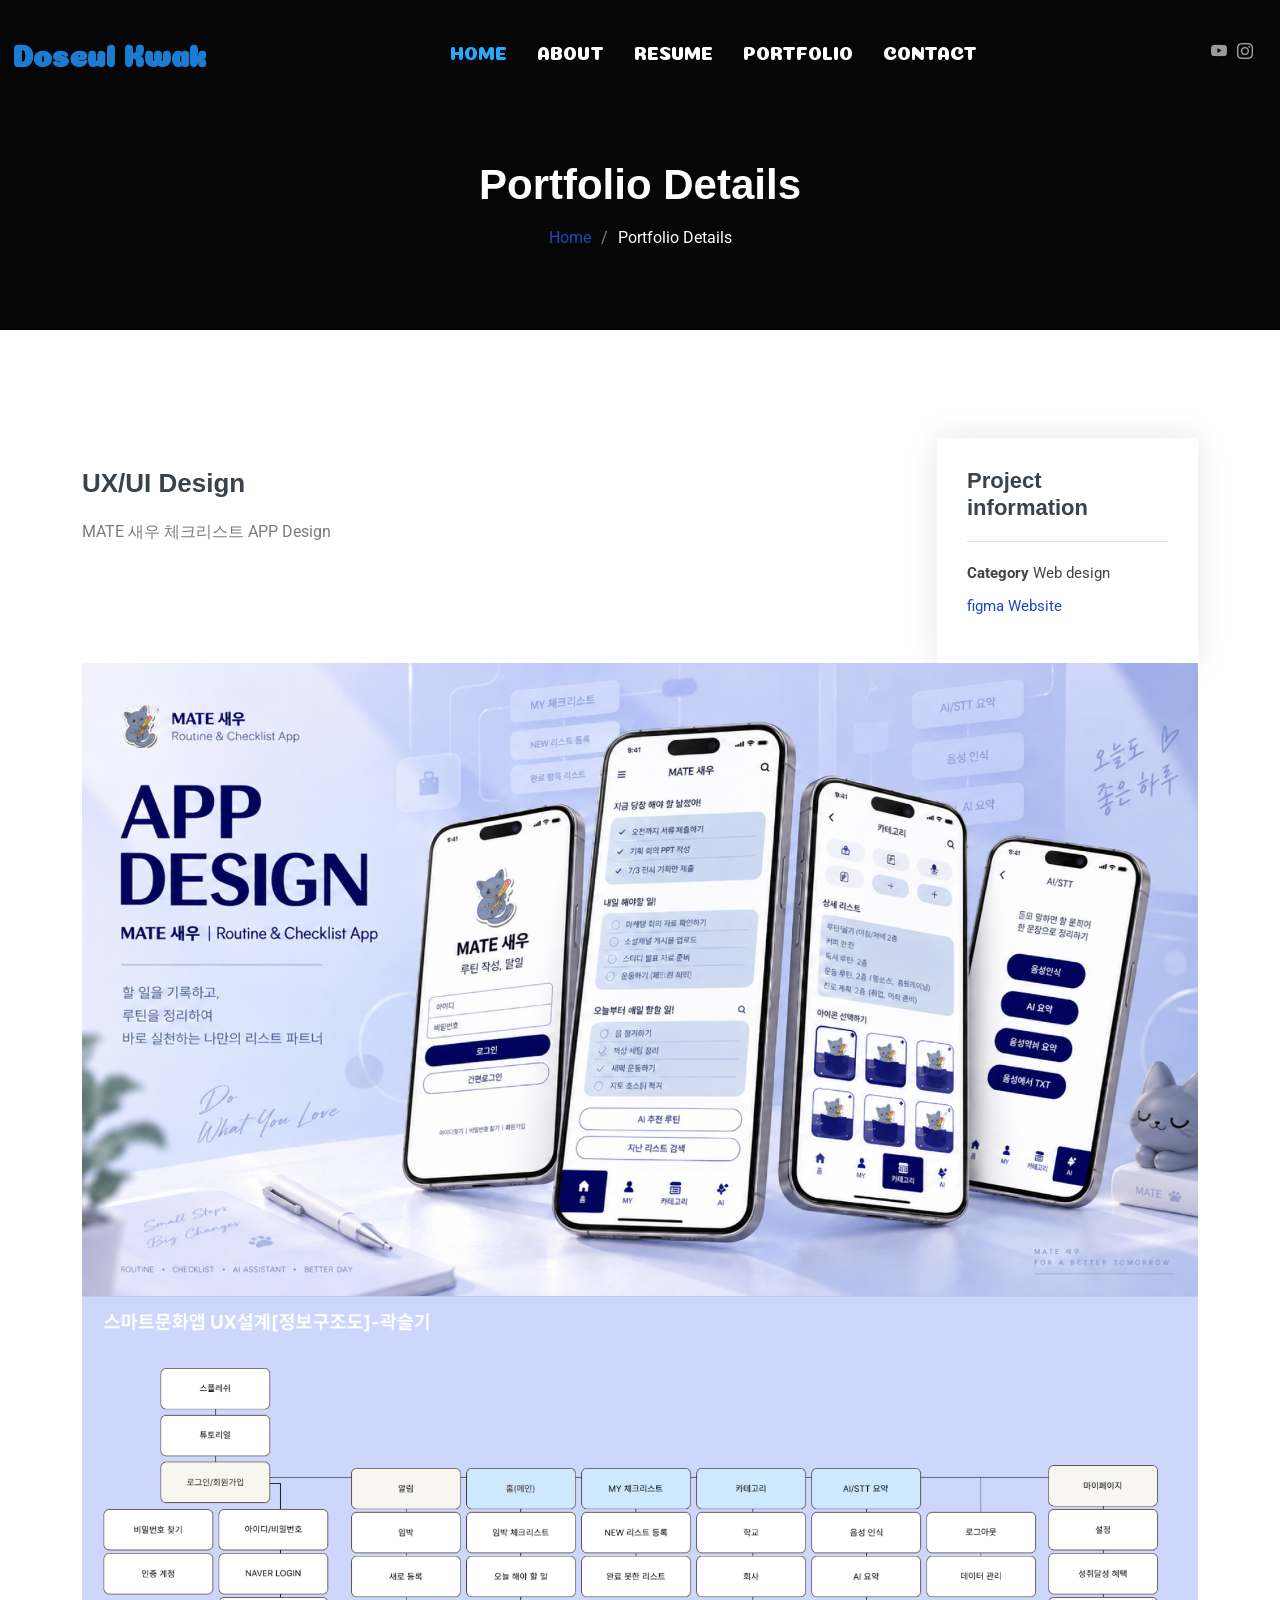
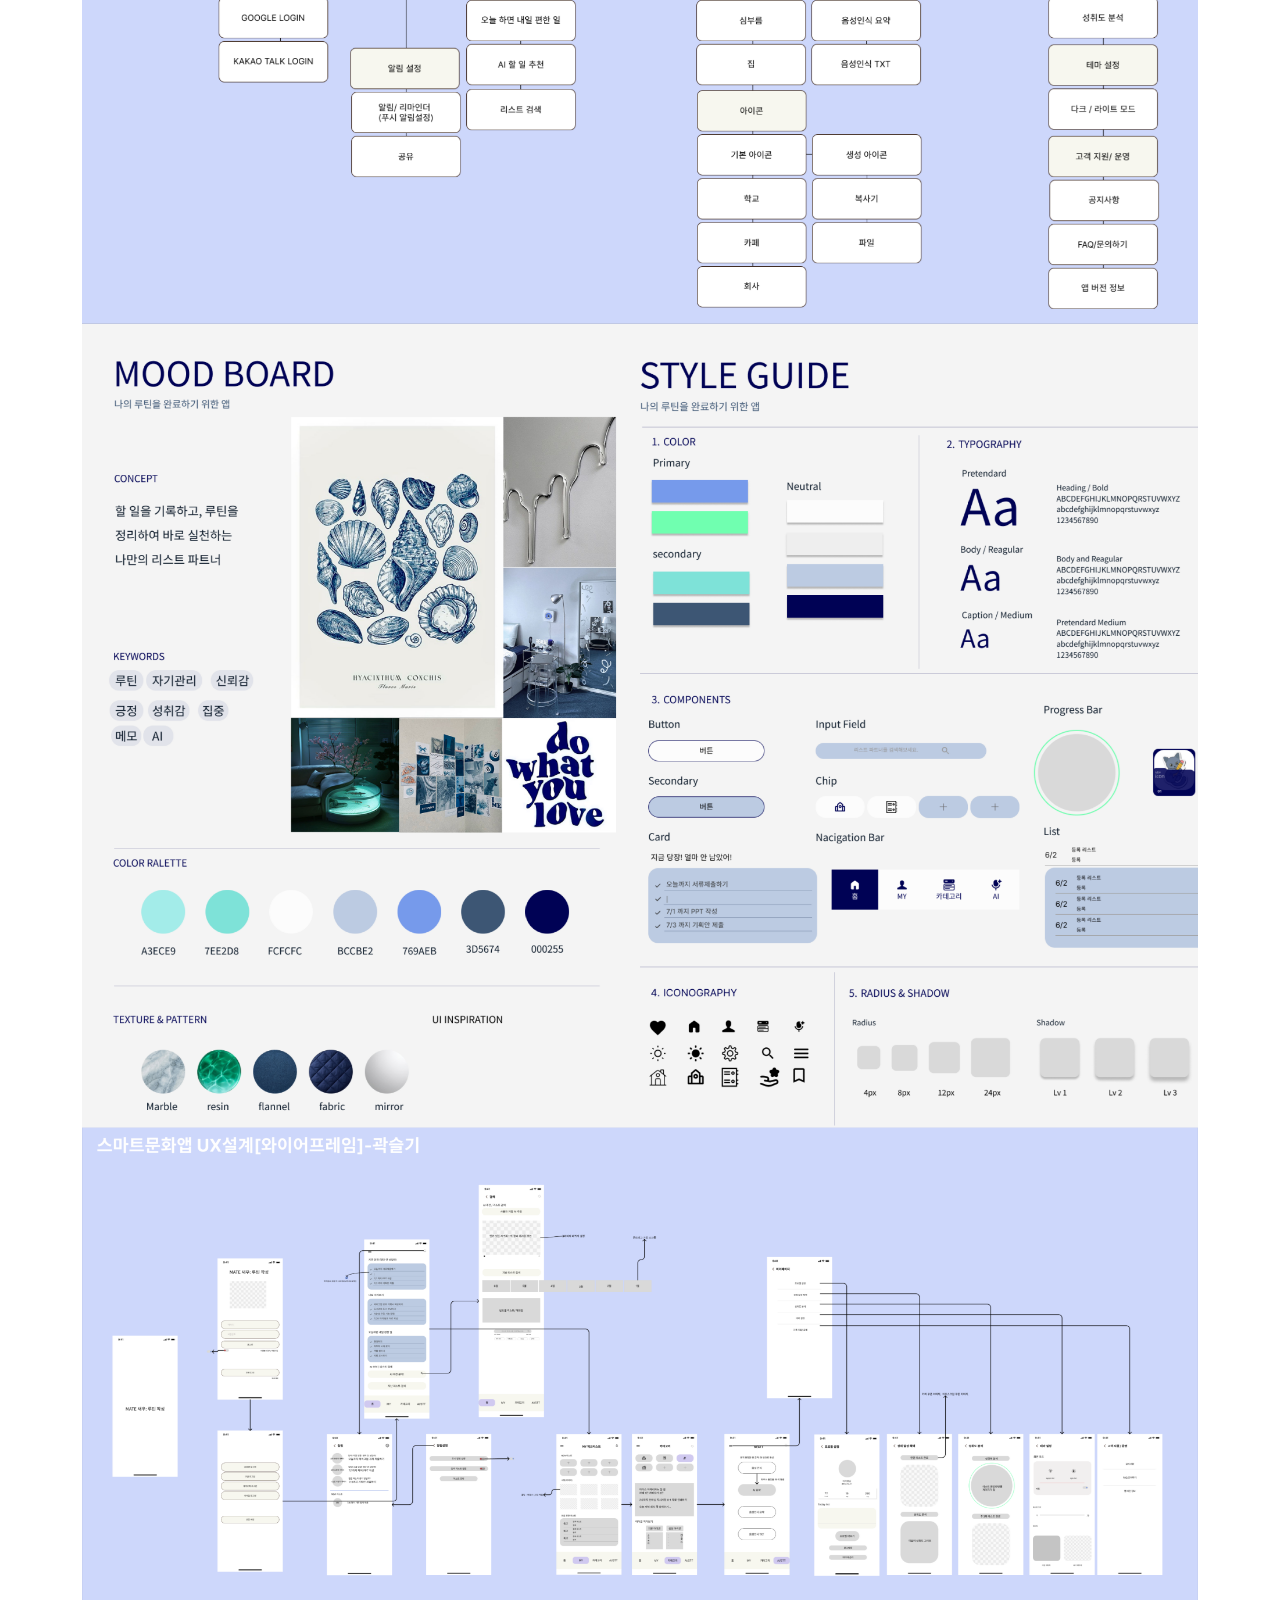
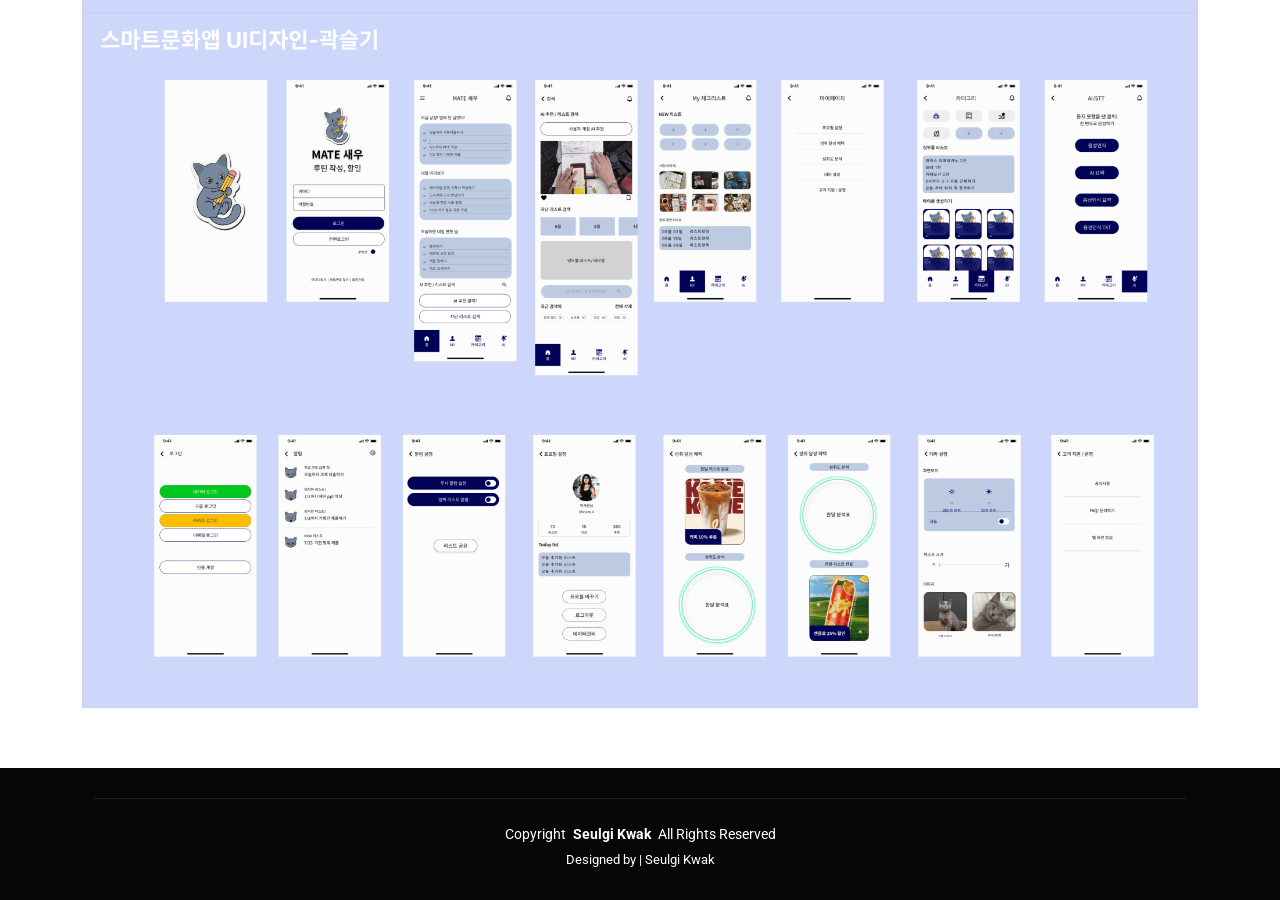
==== commit 83f952ff: "Add files via upload" ====
--- a/portfolio-details-(상세이미지1장)-글자위.html
+++ b/portfolio-details-(상세이미지1장)-글자위.html
@@ -143,7 +143,7 @@
                 <li><strong>Client</strong> ASU Company</li>
                 <li><strong>Project date</strong> 01 March, 2020</li> 
                 <li><strong>Project URL</strong> <a href="#">www.example.com</a></li>-->
-                <li><a href="https://www.figma.com/design/ch6toVxUHmpi8bNz7fE15d/%EC%8A%A4%EB%A7%88%ED%8A%B8%EB%AC%B8%ED%99%94%EC%95%B1UX%EC%84%A4%EA%B3%84_%EA%B3%BD%EC%8A%AC%EA%B8%B0?node-id=1-2&p=f&t=bDSBjGzaz61EpbU4-0" class="btn-visit align-self-start"> figma Website</a></li>
+                <li><a href="https://buly.kr/E7BoeA8" class="btn-visit align-self-start"> figma Website</a></li>
               </ul>
             </div>
           </div>
--- a/assets/css/main.css
+++ b/assets/css/main.css
@@ -1537,8 +1537,50 @@
 .starter-section {
   /* Add your styles here */
 }
-
-.glightbox-container .gslide-media {
+.long-image-modal[hidden] {
+display: none;
+}
+.long-image-modal {
+position: fixed;
+inset: 0;
+z-index: 1000000;
+background: rgba(0, 0, 0, .94);
+}
+.long-image-scroll {
+width: 100%;
+height: 100%;
+  overflow-y: auto;
+  overflow-x: hidden;
+  overscroll-behavior: contain;
+  -webkit-overflow-scrolling: touch;
+  touch-action: pan-y;
+}
+.long-image-scroll img {
+  display: block;
+   width: min(calc(100% - 32px), 860px);
+  max-width: 100%;
+  height: auto;
+  margin: 48px auto 32px;
+}
+.long-image-close {
+  position: fixed;
+  top: max(12px, env(safe-area-inset-top));
+  right: 16px;
+  z-index: 2;
+  width: 44px;
+  height: 44px;
+  border: 0;
+  border-radius: 50%;
+  color: #fff;
+  background: rgba(30, 30, 30, .85);
+  font-size: 32px;
+  line-height: 1;
+}
+body.long-image-open {
+  overflow: hidden;
+}
+
+/* .glightbox-container .gslide-media {
   max-height: none !important;
   overflow-y: auto !important;
   overflow-x: hidden !important;
@@ -1577,7 +1619,7 @@
 /* 아래 흰색 설명 영역 제거 */
 .glightbox-container .gslide-description {
   display: none !important;
-}
+} */
 
 /* 썸네일 기본 상태 */
 .portfolio .portfolio-item > img {
@@ -1617,4 +1659,23 @@
 .portfolio .portfolio-item:hover > img {
   filter: brightness(70%);
   transform: scale(1.04);
+}
+
+/* 전송·초기화 버튼을 좌우로 배치 */
+.contact-buttons {
+  display: flex;
+  justify-content: center;
+  align-items: center;
+  gap: 8px;
+}
+
+@media (max-width: 767px) {
+  .contact-buttons button {
+    flex: 1;
+    min-width: 0;
+    padding: 12px 8px !important;
+    font-size: 14px;
+    white-space: nowrap;
+    margin: 0 !important;
+  }
 }
